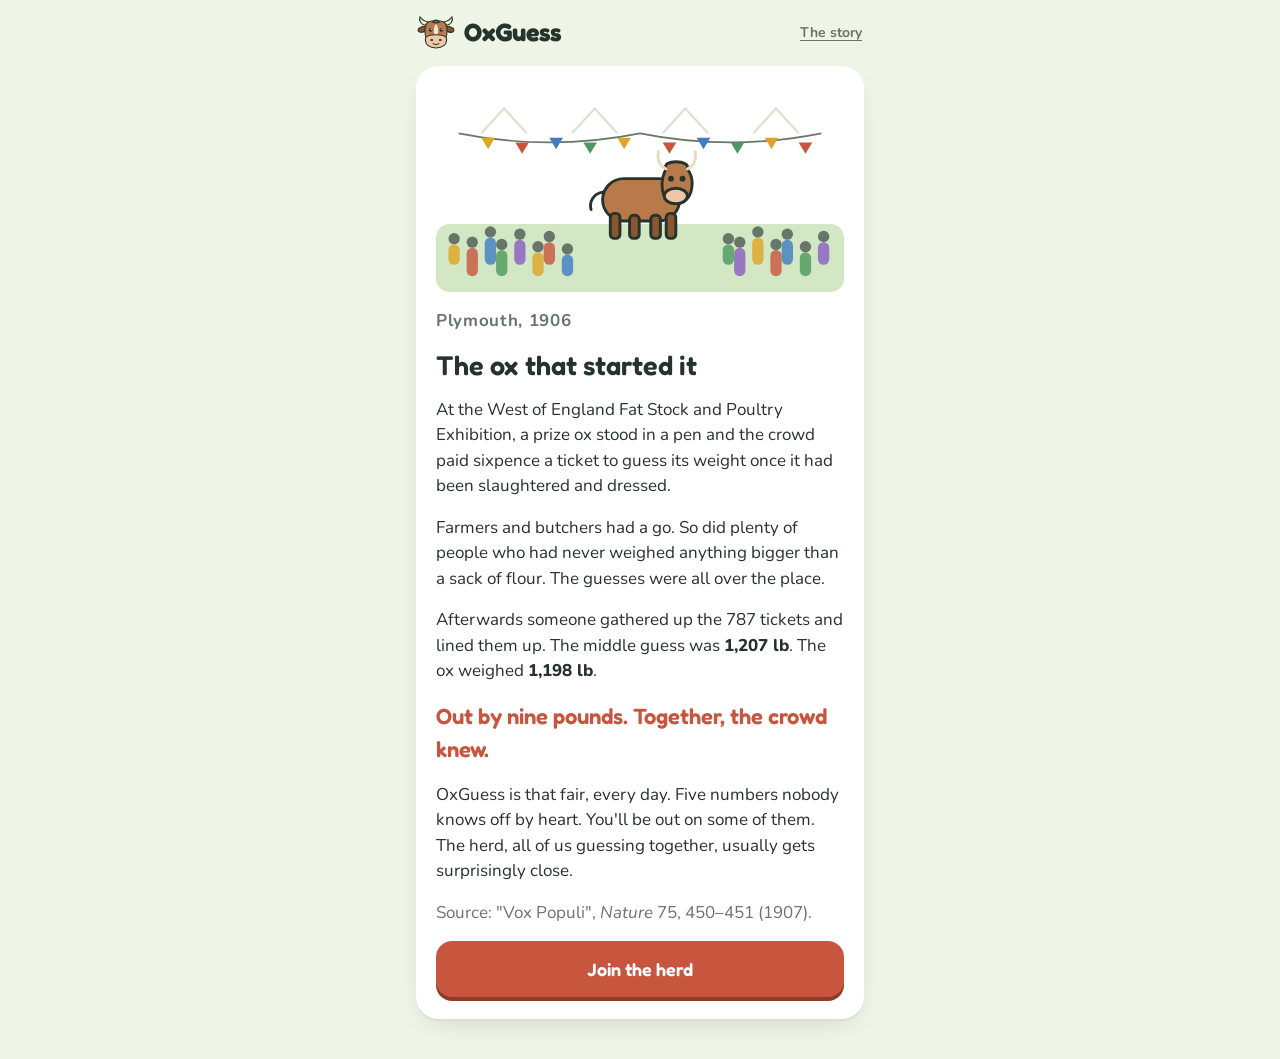
==== site/index.html @ b6e4ee22 "Add the OxGuess app: static site with ox story, slider questions, herd reveal, rosette results Co-Au" ====
<!doctype html>
<html lang="en">
<head>
  <meta charset="utf-8">
  <meta name="viewport" content="width=device-width, initial-scale=1, viewport-fit=cover">
  <title>OxGuess</title>
  <meta name="description" content="A daily guessing game. Five numbers, one slider, and a herd of fellow guessers.">
  <meta name="theme-color" content="#eef4e6" media="(prefers-color-scheme: light)">
  <meta name="theme-color" content="#18211b" media="(prefers-color-scheme: dark)">
  <link rel="icon" href="img/ox.svg" type="image/svg+xml">
  <link rel="preconnect" href="https://fonts.googleapis.com">
  <link rel="preconnect" href="https://fonts.gstatic.com" crossorigin>
  <link rel="stylesheet" href="https://fonts.googleapis.com/css2?family=Fredoka:wght@500;600;700&family=Nunito:wght@400;600;700;800&display=swap">
  <link rel="stylesheet" href="styles.css">
</head>
<body>
  <div id="app" class="wrap"></div>
  <script type="module" src="js/app.js"></script>
</body>
</html>
---- site/styles.css ----
/* OxGuess: a country fair on a sunny day (light) and a fair at dusk under bunting (dark).
   One narrow column, one thing at a time, big friendly controls. */
:root {
  --bg: #eef4e6;          /* meadow */
  --card: #ffffff;
  --card-soft: #f6f9f1;
  --ink: #26332b;
  --muted: #687669;
  --line: #d9e3cf;
  --grass-soft: #d3e7c4;
  --good: #2f9e57;

  --c-when: #e0a526;      /* straw */
  --c-big: #c8553d;       /* barn red */
  --c-far: #3f7cc4;       /* sky */
  --c-many: #4a9a5c;      /* field */
  --c-wild: #8a5cc2;      /* plum */

  --ox: #b97a4b; --ox-dark: #8a5532; --ox-blaze: #f4e3cf; --muzzle: #f0c7a6; --horn: #f6ecd6; --horn-line: #e9dcbc; --cheek: #e98b78;

  --r-best: #8a5cc2; --r-best-dark: #e3b12a;   /* purple and gold, the champion's rosette */
  --r-first: #e8b62c; --r-first-dark: #b9861a;  /* gold */
  --r-second: #b4bcc4; --r-second-dark: #848e98; /* silver */
  --r-third: #d08a4e; --r-third-dark: #a5642e;  /* bronze */
  --r-hc: #5aa86b; --r-hc-dark: #3f8250;
  --r-entry: #c9cfc4; --r-entry-dark: #a3ab9e;

  --display: "Fredoka", "Nunito", ui-rounded, system-ui, sans-serif;
  --body: "Nunito", ui-rounded, system-ui, -apple-system, sans-serif;
  --radius: 22px;
  color-scheme: light;
}
@media (prefers-color-scheme: dark) {
  :root:not([data-theme="light"]) {
    --bg: #18211b; --card: #222d25; --card-soft: #1d2720; --ink: #eef3ea; --muted: #a2b2a5; --line: #34433a;
    --grass-soft: #2b3d2f; --good: #5fd08a;
    --c-when: #f0bd45; --c-big: #e57a62; --c-far: #73a8ec; --c-many: #6cc07e; --c-wild: #b08ae6;
    --ox: #c98a58; --ox-dark: #9c6440; --ox-blaze: #f1dfc8; --muzzle: #efc4a2; --horn: #f3e7cc; --horn-line: #8f8466;
    --r-entry: #59645b; --r-entry-dark: #445048;
    color-scheme: dark;
  }
}
:root[data-theme="dark"] {
  --bg: #18211b; --card: #222d25; --card-soft: #1d2720; --ink: #eef3ea; --muted: #a2b2a5; --line: #34433a;
  --grass-soft: #2b3d2f; --good: #5fd08a;
  --c-when: #f0bd45; --c-big: #e57a62; --c-far: #73a8ec; --c-many: #6cc07e; --c-wild: #b08ae6;
  --ox: #c98a58; --ox-dark: #9c6440; --ox-blaze: #f1dfc8; --muzzle: #efc4a2; --horn: #f3e7cc; --horn-line: #8f8466;
  --r-entry: #59645b; --r-entry-dark: #445048;
  color-scheme: dark;
}

* { box-sizing: border-box; }
html { background: var(--bg); }
body { margin: 0; background: var(--bg); color: var(--ink); font-family: var(--body); font-size: 16px; line-height: 1.5; -webkit-font-smoothing: antialiased; }
.wrap { max-width: 480px; margin: 0 auto; padding-block: max(12px, env(safe-area-inset-top, 0px)) 40px;
  padding-left: max(16px, env(safe-area-inset-left, 0px)); padding-right: max(16px, env(safe-area-inset-right, 0px)); }
.screen { display: flex; flex-direction: column; gap: 16px; }
h1, h2 { font-family: var(--display); font-weight: 600; margin: 0; text-wrap: balance; letter-spacing: -0.005em; }
h1 { font-size: 27px; line-height: 1.15; }
h2 { font-size: 19px; }
p { margin: 0; }
b { font-weight: 800; }
a { color: inherit; }
.muted { color: var(--muted); }
.center { text-align: center; }
.fine { font-size: 13px; color: var(--muted); }
.eyebrow { font-size: 13px; font-weight: 700; color: var(--muted); letter-spacing: .04em; }

/* header */
.top { display: flex; align-items: center; justify-content: space-between; gap: 12px; margin-bottom: 14px; }
.brand { display: flex; align-items: center; gap: 8px; background: none; border: 0; padding: 0; cursor: pointer; color: var(--ink); }
.brand span { font-family: var(--display); font-weight: 700; font-size: 25px; letter-spacing: -0.01em; }
.top-right { display: flex; align-items: center; gap: 10px; }
.pill { font-weight: 800; font-size: 14px; background: var(--card); border: 2px solid var(--line); border-radius: 99px; padding: 3px 11px; }
.link { background: none; border: 0; color: var(--muted); font: 700 14px var(--body); cursor: pointer; text-decoration: underline; text-underline-offset: 3px; padding: 6px 2px; }

/* cards & buttons */
.card { background: var(--card); border-radius: var(--radius); padding: 22px 20px; display: flex; flex-direction: column; gap: 16px; box-shadow: 0 2px 0 var(--line), 0 10px 30px -18px rgba(38, 51, 43, .35); }
.card.soft { background: var(--card-soft); box-shadow: none; border: 2px dashed var(--line); }
.btn { font: 700 16px var(--body); border-radius: 16px; border: 2px solid var(--line); background: var(--card); color: var(--ink); padding: 11px 18px; cursor: pointer; transition: transform .08s ease; }
.btn:active { transform: translateY(2px); }
.btn:focus-visible, .link:focus-visible, .brand:focus-visible { outline: 3px solid var(--cat, var(--c-far)); outline-offset: 3px; }
.btn.primary { background: var(--cat, var(--c-big)); border-color: transparent; color: #fff; box-shadow: 0 4px 0 color-mix(in srgb, var(--cat, var(--c-big)) 70%, #000); }
[data-cat="when"] .btn.primary { color: #2b2410; }
.btn.primary:active { box-shadow: 0 1px 0 color-mix(in srgb, var(--cat, var(--c-big)) 70%, #000); transform: translateY(3px); }
.btn.big { font-size: 18px; padding: 15px 20px; font-family: var(--display); font-weight: 600; }
.btn.round { width: 54px; height: 54px; border-radius: 50%; padding: 0; font-size: 26px; font-family: var(--display); }

/* home */
.hero { align-items: center; text-align: center; }
.hero-ox { margin-top: -4px; }
.hero-ox .ox { animation: bob 3.2s ease-in-out infinite; }
@keyframes bob { 0%, 100% { transform: translateY(0) rotate(-2deg); } 50% { transform: translateY(-4px) rotate(2deg); } }
.lede { color: var(--muted); max-width: 34ch; }
.todays { list-style: none; padding: 0; margin: 0; width: 100%; display: flex; flex-direction: column; gap: 8px; text-align: left; }
.todays li { display: grid; grid-template-columns: 38px 1fr auto; align-items: center; gap: 10px; padding: 8px 12px 8px 8px; border-radius: 14px; background: var(--card-soft); font-weight: 700; }
.todays .dot { width: 38px; height: 38px; border-radius: 12px; display: grid; place-items: center; background: color-mix(in srgb, var(--cat) 22%, transparent); font-size: 19px; }
.todays .res { font-family: var(--display); font-weight: 600; }
.x2 { font-style: normal; font-size: 12px; background: var(--c-wild); color: #fff; border-radius: 99px; padding: 1px 7px; margin-left: 4px; vertical-align: 1px; }
.hero .btn { width: 100%; }
.story-teaser { flex-direction: row; align-items: center; gap: 14px; flex-wrap: wrap; }
.story-teaser > div { flex: 1 1 220px; display: flex; flex-direction: column; gap: 4px; }
.story-teaser p { color: var(--muted); font-size: 15px; }

/* story */
.story .scene { width: 100%; height: auto; }
.story p { font-size: 17px; }
.story .big-line { font-family: var(--display); font-weight: 600; font-size: 22px; color: var(--c-big); }

/* progress */
.progress { display: grid; grid-template-columns: repeat(5, 1fr); gap: 6px; }
.progress span { height: 8px; border-radius: 4px; background: var(--line); }
.progress .done { background: var(--cat); }
.progress .now { background: color-mix(in srgb, var(--cat) 45%, var(--line)); }

/* question */
.chip-row { display: flex; gap: 8px; flex-wrap: wrap; }
.chip { font-weight: 800; font-size: 13px; letter-spacing: .03em; background: color-mix(in srgb, var(--cat) 18%, var(--card)); color: var(--ink); border: 2px solid color-mix(in srgb, var(--cat) 55%, transparent); border-radius: 99px; padding: 3px 12px; }
.chip.ghost { background: var(--c-wild); color: #fff; border-color: transparent; }
.question { font-size: 25px; }
.readout { display: flex; align-items: baseline; justify-content: center; gap: 8px; padding-top: 4px; }
.readout input { text-align: center; }
.readout input { font-family: var(--display); font-weight: 700; font-size: 48px; line-height: 1.1; width: 100%; max-width: 240px; min-width: 0; text-align: center; background: transparent; border: 0; border-bottom: 3px dotted var(--line); color: var(--ink); padding: 0 4px; font-variant-numeric: tabular-nums; }
.readout input:focus { outline: none; border-bottom-color: var(--cat); }
.readout .unit { font-family: var(--display); font-size: 22px; color: var(--muted); font-weight: 600; }

.tape { padding-top: 2px; }
input[type=range] { -webkit-appearance: none; appearance: none; width: 100%; height: 44px; background: transparent; margin: 0; cursor: pointer; }
input[type=range]::-webkit-slider-runnable-track { height: 14px; border-radius: 7px; background: color-mix(in srgb, var(--cat) 25%, var(--line)); }
input[type=range]::-moz-range-track { height: 14px; border-radius: 7px; background: color-mix(in srgb, var(--cat) 25%, var(--line)); }
input[type=range]::-webkit-slider-thumb { -webkit-appearance: none; width: 34px; height: 34px; border-radius: 50%; background: var(--card); border: 5px solid var(--cat); margin-top: -10px; box-shadow: 0 3px 0 color-mix(in srgb, var(--cat) 60%, #000); }
input[type=range]::-moz-range-thumb { width: 26px; height: 26px; border-radius: 50%; background: var(--card); border: 5px solid var(--cat); }
input[type=range]:focus-visible { outline: 3px solid var(--cat); outline-offset: 2px; border-radius: 10px; }
.ticks { height: 12px; margin: 0 17px; opacity: .8;
  background-image: repeating-linear-gradient(90deg, var(--muted) 0 2px, transparent 2px 10%), repeating-linear-gradient(90deg, var(--line) 0 2px, transparent 2px 2.5%);
  background-size: 100% 12px, 100% 6px; background-repeat: no-repeat; }
.ends { display: flex; justify-content: space-between; font-size: 13px; font-weight: 700; color: var(--muted); margin-top: 4px; gap: 8px; }
.nudge { display: flex; align-items: center; justify-content: space-between; gap: 10px; }
.hint { color: var(--muted); font-size: 14px; }

/* reveal */
.q-small { font-size: 15px; font-weight: 600; }
.prize { display: flex; align-items: center; gap: 14px; }
.tier { font-family: var(--display); font-weight: 700; font-size: 26px; line-height: 1.1; }
.rosette { flex: none; }
.prize .rosette { animation: pin .5s cubic-bezier(.3, 1.6, .5, 1) both; }
@keyframes pin { from { transform: scale(.4) rotate(-25deg); opacity: 0; } to { transform: none; opacity: 1; } }
.nums { display: grid; grid-template-columns: 1fr 1fr; gap: 10px; }
.num { background: var(--card-soft); border-radius: 16px; padding: 10px 14px; display: flex; flex-direction: column; min-width: 0; }
.num .k { font-size: 12px; font-weight: 800; color: var(--muted); letter-spacing: .06em; text-transform: uppercase; }
.num .v { font-family: var(--display); font-weight: 700; font-size: 24px; overflow-wrap: anywhere; line-height: 1.2; }
.num.answer .v { color: var(--good); }
.num .s { font-size: 13px; color: var(--muted); }
.herd { display: flex; flex-direction: column; gap: 8px; }
.herd-head { display: flex; justify-content: space-between; align-items: baseline; gap: 10px; flex-wrap: wrap; }
.herd-head .muted { font-size: 13px; }
.herd svg { width: 100%; height: auto; display: block; }
.legend { display: flex; flex-wrap: wrap; gap: 6px 14px; font-size: 13px; color: var(--muted); }
.legend i { display: inline-block; width: 12px; height: 4px; border-radius: 2px; margin-right: 6px; vertical-align: 3px; }
.legend i.dash { width: 16px; background: repeating-linear-gradient(90deg, var(--muted) 0 3px, transparent 3px 6px); }
.herd-line { font-size: 15px; }
.fact { background: color-mix(in srgb, var(--cat) 10%, var(--card)); border-radius: 16px; padding: 12px 14px; display: flex; flex-direction: column; gap: 6px; }
.fact a { font-size: 13px; color: var(--muted); }

/* results */
.results { align-items: stretch; }
.results .hero-ox, .results .eyebrow { align-self: center; }
.total { display: flex; flex-direction: column; align-items: center; }
.big-num { font-family: var(--display); font-weight: 700; font-size: 72px; line-height: 1; }
.rows { list-style: none; padding: 0; margin: 0; display: flex; flex-direction: column; gap: 10px; }
.rows li { display: grid; grid-template-columns: 34px 1fr; gap: 12px; align-items: center; }
.row-q { display: flex; flex-direction: column; min-width: 0; font-size: 14px; }
.row-q b { font-size: 15px; }
.row-q span { overflow-wrap: anywhere; }
.share-grid { font-size: 30px; letter-spacing: 6px; text-align: center; }
.btn-row { display: flex; gap: 10px; }
.btn-row .btn { flex: 1; }
.share-text { white-space: pre-wrap; background: var(--card-soft); border-radius: 12px; padding: 10px; font-size: 14px; margin: 0; user-select: all; }
.tiers { list-style: none; padding: 0; margin: 0; display: grid; grid-template-columns: repeat(auto-fill, minmax(140px, 1fr)); gap: 8px 12px; }
.tiers li { display: flex; align-items: center; gap: 8px; font-weight: 700; font-size: 14px; }

@media (prefers-reduced-motion: reduce) {
  .hero-ox .ox, .prize .rosette { animation: none; }
  .btn { transition: none; }
}
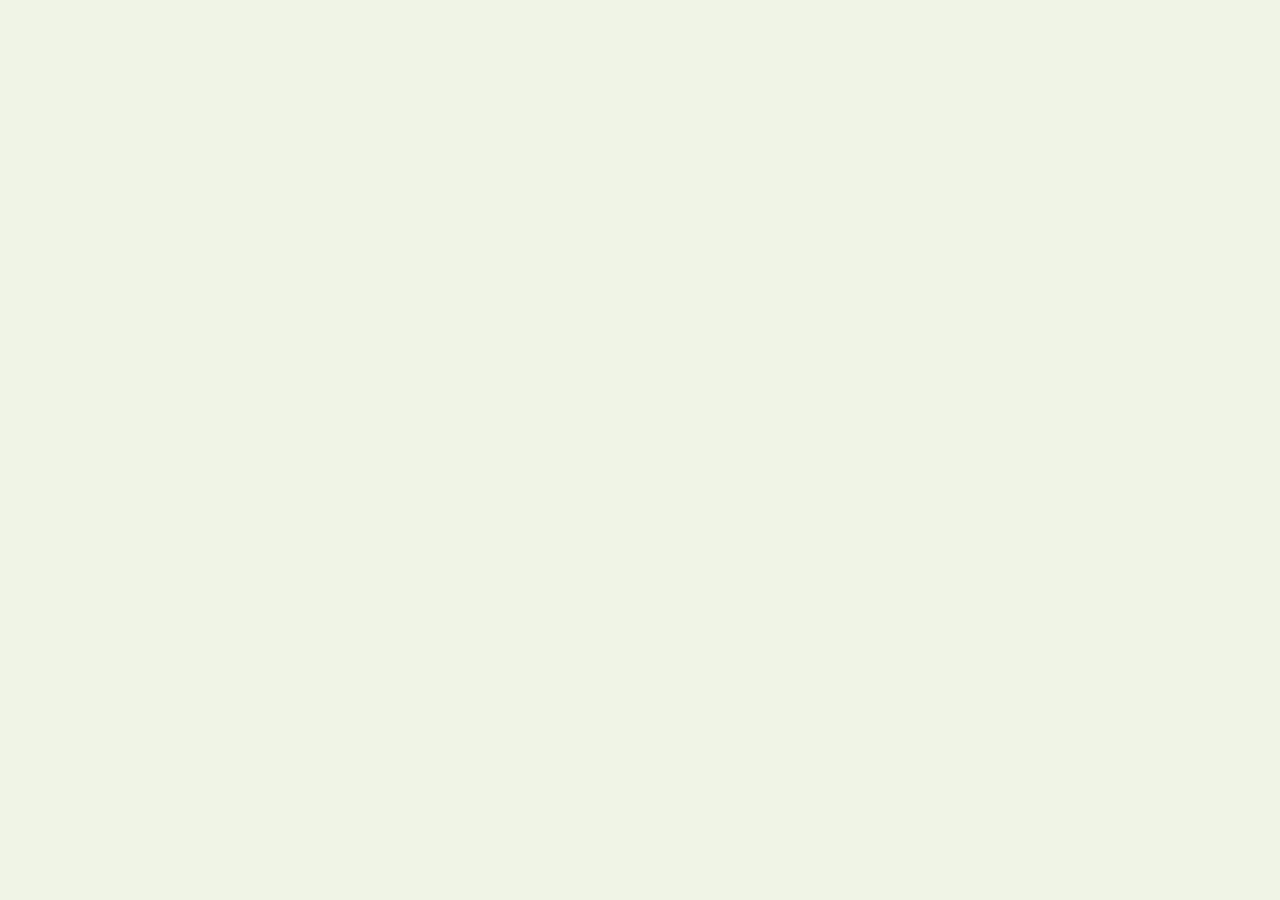
==== commit 5feeed9c: "Link previews: the fair picture as the share image, ox home-screen icon Open Graph and Twitter card " ====
--- a/site/index.html
+++ b/site/index.html
@@ -8,6 +8,18 @@
   <meta name="theme-color" content="#eef4e6" media="(prefers-color-scheme: light)">
   <meta name="theme-color" content="#18211b" media="(prefers-color-scheme: dark)">
   <link rel="icon" href="img/ox.svg" type="image/svg+xml">
+  <link rel="apple-touch-icon" href="img/apple-touch-icon.png">
+  <!-- Link previews when the game is shared (iMessage, WhatsApp, Slack, X and so on). -->
+  <meta property="og:type" content="website">
+  <meta property="og:site_name" content="OxGuess">
+  <meta property="og:title" content="OxGuess: can you beat the herd?">
+  <meta property="og:description" content="A daily estimation game, harnessing the wisdom of the crowd.">
+  <meta property="og:url" content="https://oxguess.com/">
+  <meta property="og:image" content="https://oxguess.com/img/share.jpg">
+  <meta property="og:image:width" content="1200">
+  <meta property="og:image:height" content="630">
+  <meta property="og:image:alt" content="A crowd at a 1906 country fair around a prize ox, beside a sign reading Guess the weight, 6d a go">
+  <meta name="twitter:card" content="summary_large_image">
   <link rel="preconnect" href="https://fonts.googleapis.com">
   <link rel="preconnect" href="https://fonts.gstatic.com" crossorigin>
   <link rel="stylesheet" href="https://fonts.googleapis.com/css2?family=Fredoka:wght@500;600;700&family=Nunito:wght@400;600;700;800&display=swap">
--- a/site/styles.css
+++ b/site/styles.css
@@ -1,28 +1,42 @@
-/* OxGuess: a country fair on a sunny day (light) and a fair at dusk under bunting (dark).
-   One narrow column, one thing at a time, big friendly controls. */
+/* OxGuess: a country fair. Sunny meadow in light mode, the fair at dusk in dark mode.
+   One narrow column, one thing at a time, big friendly controls.
+   Sections follow the screens: base, shared bits, home, story, asking, the reveal, results, effects. */
+
+/* ---------- tokens ---------- */
 :root {
-  --bg: #eef4e6;          /* meadow */
+  --bg: #eef4e6;            /* meadow */
   --card: #ffffff;
   --card-soft: #f6f9f1;
   --ink: #26332b;
   --muted: #687669;
   --line: #d9e3cf;
-  --grass-soft: #d3e7c4;
-  --good: #2f9e57;
-
-  --c-when: #e0a526;      /* straw */
-  --c-big: #c8553d;       /* barn red */
-  --c-far: #3f7cc4;       /* sky */
-  --c-many: #4a9a5c;      /* field */
-  --c-wild: #8a5cc2;      /* plum */
-
-  --ox: #b97a4b; --ox-dark: #8a5532; --ox-blaze: #f4e3cf; --muzzle: #f0c7a6; --horn: #f6ecd6; --horn-line: #e9dcbc; --cheek: #e98b78;
-
-  --r-best: #8a5cc2; --r-best-dark: #e3b12a;   /* purple and gold, the champion's rosette */
-  --r-first: #e8b62c; --r-first-dark: #b9861a;  /* gold */
-  --r-second: #b4bcc4; --r-second-dark: #848e98; /* silver */
-  --r-third: #d08a4e; --r-third-dark: #a5642e;  /* bronze */
-  --r-hc: #5aa86b; --r-hc-dark: #3f8250;
+  --good: #2f9e57;          /* the answer */
+  --good-soft: #e3f1e4;
+  --tick: #3f8a4f;          /* field-green ticks */
+  --stamp: #b8432f;         /* red ink: round badge, ticket stub */
+
+  /* categories */
+  --c-when: #e0a526;        /* straw */
+  --c-big: #c8553d;         /* barn red */
+  --c-far: #3f7cc4;         /* sky */
+  --c-many: #4a9a5c;        /* field */
+  --c-wild: #8a5cc2;        /* plum */
+
+  /* fair props and characters */
+  --ticket: #f7e7b4;
+  --wood: #a77a4f;
+  --tent-a: #f6efe0;
+  --art-ink: #26332b;       /* outlines on the ox and fairgoer, dark in both themes */
+  --badge: transparent;     /* circle behind them; pale green in dark mode */
+  --ox: #b97a4b; --ox-dark: #8a5532; --ox-blaze: #f4e3cf; --muzzle: #f0c7a6; --horn: #f6ecd6; --cheek: #e98b78;
+  --skin: #f3cfb0; --cap: #7a6650; --cap-dark: #574838; --tash: #7a4f2e;
+
+  /* rosettes: petals and centre ring per prize tier (used as var(--r-<tier>) in art.js) */
+  --r-best: #8a5cc2; --r-best-dark: #e3b12a;
+  --r-first: #e8b62c; --r-first-dark: #b9861a;
+  --r-second: #b4bcc4; --r-second-dark: #848e98;
+  --r-third: #d08a4e; --r-third-dark: #a5642e;
+  --r-hc: #f1ece0; --r-hc-dark: #c9bfa6;
   --r-entry: #c9cfc4; --r-entry-dark: #a3ab9e;
 
   --display: "Fredoka", "Nunito", ui-rounded, system-ui, sans-serif;
@@ -33,29 +47,34 @@
 @media (prefers-color-scheme: dark) {
   :root:not([data-theme="light"]) {
     --bg: #18211b; --card: #222d25; --card-soft: #1d2720; --ink: #eef3ea; --muted: #a2b2a5; --line: #34433a;
-    --grass-soft: #2b3d2f; --good: #5fd08a;
+    --good: #5fd08a; --good-soft: #233a29; --tick: #4f9a5c; --stamp: #f08a73;
     --c-when: #f0bd45; --c-big: #e57a62; --c-far: #73a8ec; --c-many: #6cc07e; --c-wild: #b08ae6;
-    --ox: #c98a58; --ox-dark: #9c6440; --ox-blaze: #f1dfc8; --muzzle: #efc4a2; --horn: #f3e7cc; --horn-line: #8f8466;
+    --ticket: #e9d595; --wood: #8a6440; --tent-a: #d9cfbc; --badge: #dcebcf;
+    --ox: #c98a58; --ox-dark: #9c6440; --ox-blaze: #f1dfc8; --muzzle: #efc4a2; --horn: #f3e7cc;
+    --skin: #efc9a8; --cap: #8c7860; --cap-dark: #66553f; --tash: #8f6140;
     --r-entry: #59645b; --r-entry-dark: #445048;
     color-scheme: dark;
   }
 }
 :root[data-theme="dark"] {
   --bg: #18211b; --card: #222d25; --card-soft: #1d2720; --ink: #eef3ea; --muted: #a2b2a5; --line: #34433a;
-  --grass-soft: #2b3d2f; --good: #5fd08a;
+  --good: #5fd08a; --good-soft: #233a29; --tick: #4f9a5c; --stamp: #f08a73;
   --c-when: #f0bd45; --c-big: #e57a62; --c-far: #73a8ec; --c-many: #6cc07e; --c-wild: #b08ae6;
-  --ox: #c98a58; --ox-dark: #9c6440; --ox-blaze: #f1dfc8; --muzzle: #efc4a2; --horn: #f3e7cc; --horn-line: #8f8466;
+  --ticket: #e9d595; --wood: #8a6440; --tent-a: #d9cfbc; --badge: #dcebcf;
+  --ox: #c98a58; --ox-dark: #9c6440; --ox-blaze: #f1dfc8; --muzzle: #efc4a2; --horn: #f3e7cc;
+  --skin: #efc9a8; --cap: #8c7860; --cap-dark: #66553f; --tash: #8f6140;
   --r-entry: #59645b; --r-entry-dark: #445048;
   color-scheme: dark;
 }
 
+/* ---------- base ---------- */
 * { box-sizing: border-box; }
 html { background: var(--bg); }
 body { margin: 0; background: var(--bg); color: var(--ink); font-family: var(--body); font-size: 16px; line-height: 1.5; -webkit-font-smoothing: antialiased; }
 .wrap { max-width: 480px; margin: 0 auto; padding-block: max(12px, env(safe-area-inset-top, 0px)) 40px;
   padding-left: max(16px, env(safe-area-inset-left, 0px)); padding-right: max(16px, env(safe-area-inset-right, 0px)); }
 .screen { display: flex; flex-direction: column; gap: 16px; }
-h1, h2 { font-family: var(--display); font-weight: 600; margin: 0; text-wrap: balance; letter-spacing: -0.005em; }
+h1, h2 { font-family: var(--display); font-weight: 600; margin: 0; text-wrap: pretty; letter-spacing: -0.005em; }
 h1 { font-size: 27px; line-height: 1.15; }
 h2 { font-size: 19px; }
 p { margin: 0; }
@@ -65,71 +84,169 @@
 .center { text-align: center; }
 .fine { font-size: 13px; color: var(--muted); }
 .eyebrow { font-size: 13px; font-weight: 700; color: var(--muted); letter-spacing: .04em; }
-
-/* header */
+.is-hidden { visibility: hidden; }
+
+/* ---------- header ---------- */
 .top { display: flex; align-items: center; justify-content: space-between; gap: 12px; margin-bottom: 14px; }
 .brand { display: flex; align-items: center; gap: 8px; background: none; border: 0; padding: 0; cursor: pointer; color: var(--ink); }
 .brand span { font-family: var(--display); font-weight: 700; font-size: 25px; letter-spacing: -0.01em; }
 .top-right { display: flex; align-items: center; gap: 10px; }
 .pill { font-weight: 800; font-size: 14px; background: var(--card); border: 2px solid var(--line); border-radius: 99px; padding: 3px 11px; }
+.streak-pill { animation: warm 2.4s ease-in-out infinite; }
 .link { background: none; border: 0; color: var(--muted); font: 700 14px var(--body); cursor: pointer; text-decoration: underline; text-underline-offset: 3px; padding: 6px 2px; }
-
-/* cards & buttons */
+.icon-btn { background: none; border: 0; font-size: 18px; cursor: pointer; padding: 4px; line-height: 1; }
+
+/* ---------- cards and buttons ---------- */
 .card { background: var(--card); border-radius: var(--radius); padding: 22px 20px; display: flex; flex-direction: column; gap: 16px; box-shadow: 0 2px 0 var(--line), 0 10px 30px -18px rgba(38, 51, 43, .35); }
 .card.soft { background: var(--card-soft); box-shadow: none; border: 2px dashed var(--line); }
 .btn { font: 700 16px var(--body); border-radius: 16px; border: 2px solid var(--line); background: var(--card); color: var(--ink); padding: 11px 18px; cursor: pointer; transition: transform .08s ease; }
 .btn:active { transform: translateY(2px); }
 .btn:focus-visible, .link:focus-visible, .brand:focus-visible { outline: 3px solid var(--cat, var(--c-far)); outline-offset: 3px; }
 .btn.primary { background: var(--cat, var(--c-big)); border-color: transparent; color: #fff; box-shadow: 0 4px 0 color-mix(in srgb, var(--cat, var(--c-big)) 70%, #000); }
+.btn.primary:active { box-shadow: 0 1px 0 color-mix(in srgb, var(--cat, var(--c-big)) 70%, #000); transform: translateY(3px); }
 [data-cat="when"] .btn.primary { color: #2b2410; }
-.btn.primary:active { box-shadow: 0 1px 0 color-mix(in srgb, var(--cat, var(--c-big)) 70%, #000); transform: translateY(3px); }
 .btn.big { font-size: 18px; padding: 15px 20px; font-family: var(--display); font-weight: 600; }
-.btn.round { width: 54px; height: 54px; border-radius: 50%; padding: 0; font-size: 26px; font-family: var(--display); }
-
-/* home */
+.btn.round { position: relative; width: 54px; height: 54px; border-radius: 50%; padding: 0; font-size: 26px; font-family: var(--display);
+  touch-action: manipulation; user-select: none; -webkit-user-select: none; -webkit-touch-callout: none; }
+.btn.round::after { content: ""; position: absolute; inset: -14px; border-radius: 50%; } /* a bigger tap target than it looks */
+
+/* ---------- shared art: the ox, the fairgoer, rosettes, stamps, the answer flag ---------- */
+svg.ox, svg.fairgoer { flex: none; overflow: visible; background: radial-gradient(circle closest-side at 50% 50%, var(--badge) 0 97%, transparent 100%); }
+.rosette { flex: none; }
+.stamp { display: inline-grid; width: 30px; height: 30px; color: var(--tick); transform: rotate(-8deg); }
+.stamp svg { width: 100%; height: 100%; }
+.stamp.big { width: 54px; height: 54px; }
+.stamp.pending { opacity: 0; }
+.ans-flag { position: relative; width: 4px; height: 16px; margin: 0 6px 0 7px; border-radius: 2px; background: var(--good); }
+.ans-flag::after { content: ""; position: absolute; left: 4px; top: 0; border-left: 8px solid var(--good); border-top: 4px solid transparent; border-bottom: 4px solid transparent; }
+.big-num { font-family: var(--display); font-weight: 700; font-size: 72px; line-height: 1; }
+.score-line { display: inline-flex; align-items: baseline; gap: 2px; }
+.score-line small { font-family: var(--display); font-weight: 600; font-size: 18px; color: var(--muted); }
+.stagger > * { animation: rise .42s cubic-bezier(.2, .9, .3, 1.15) both; animation-delay: calc(var(--i, 0) * 70ms + 80ms); }
+.enter { animation: rise .35s ease-out both; }
+
+/* ---------- home ---------- */
 .hero { align-items: center; text-align: center; }
+.hero .btn { width: 100%; }
 .hero-ox { margin-top: -4px; }
 .hero-ox .ox { animation: bob 3.2s ease-in-out infinite; }
-@keyframes bob { 0%, 100% { transform: translateY(0) rotate(-2deg); } 50% { transform: translateY(-4px) rotate(2deg); } }
-.lede { color: var(--muted); max-width: 34ch; }
+.dayline { display: flex; align-items: center; justify-content: center; gap: 10px; flex-wrap: wrap; font-family: var(--display); font-weight: 600; font-size: 16px; color: var(--ink); }
+.round-badge { font: 800 11px var(--body); letter-spacing: .08em; text-transform: uppercase; color: var(--stamp); border: 2px solid var(--stamp); border-radius: 6px; padding: 2px 7px; transform: rotate(-3deg); }
+.home-score { display: flex; flex-direction: column; align-items: center; margin-top: -4px; }
+.home-score .label { font-weight: 800; font-size: 13px; letter-spacing: .06em; text-transform: uppercase; color: var(--muted); }
+.home-score .score-line small { font-size: 22px; }
+.next-round { margin-top: -4px; font-size: 14px; color: var(--muted); }
+
 .todays { list-style: none; padding: 0; margin: 0; width: 100%; display: flex; flex-direction: column; gap: 8px; text-align: left; }
 .todays li { display: grid; grid-template-columns: 38px 1fr auto; align-items: center; gap: 10px; padding: 8px 12px 8px 8px; border-radius: 14px; background: var(--card-soft); font-weight: 700; }
+.todays li.is-done { background: color-mix(in srgb, var(--cat) 9%, var(--card-soft)); }
 .todays .dot { width: 38px; height: 38px; border-radius: 12px; display: grid; place-items: center; background: color-mix(in srgb, var(--cat) 22%, transparent); font-size: 19px; }
-.todays .res { font-family: var(--display); font-weight: 600; }
-.x2 { font-style: normal; font-size: 12px; background: var(--c-wild); color: #fff; border-radius: 99px; padding: 1px 7px; margin-left: 4px; vertical-align: 1px; }
-.hero .btn { width: 100%; }
-.story-teaser { flex-direction: row; align-items: center; gap: 14px; flex-wrap: wrap; }
+.todays .res { display: inline-flex; align-items: center; gap: 6px; font-family: var(--display); font-weight: 600; }
+.todays .pts { font-family: var(--display); font-weight: 700; font-size: 20px; }
+.todays .rosette { margin: -8px 0 -12px; }
+.todays .ring { width: 26px; height: 26px; border-radius: 50%; border: 2px dashed var(--line); }
+
+/* your week: beige tiles; a green tick for played, greyed with a dash for missed, a play button for today */
+.week-card { gap: 12px; }
+.tickets { display: grid; grid-template-columns: repeat(7, 1fr); grid-auto-rows: 58px; gap: 6px; }
+.ticket { display: grid; grid-template-rows: 16px 1fr; grid-template-columns: 1fr; justify-items: center; align-items: center;
+  min-width: 0; height: 58px; margin: 0; padding: 6px 0; border-radius: 10px; appearance: none;
+  background: var(--ticket); border: 2px solid color-mix(in srgb, var(--ticket) 70%, var(--ink)); color: #4a3a12; font: 700 13px var(--display); }
+.ticket b { font: 700 13px/16px var(--display); }
+.ticket .stamp { width: 24px; height: 24px; transform: none; }
+.ticket.missed, .ticket.today { background: color-mix(in srgb, var(--ticket) 45%, #9a9a90); border-color: color-mix(in srgb, var(--ticket) 30%, #8a8a80); color: #4f4c40; }
+.ticket.missed { filter: saturate(.6); }
+.ticket.missed b, .ticket.today b { opacity: .85; }
+.ticket.future { border-color: transparent; opacity: .35; }
+.ticket.today { cursor: pointer; }
+.ticket.today:hover { filter: brightness(1.04); }
+.ticket.today:focus-visible { outline: 3px solid var(--stamp); outline-offset: 2px; }
+.ticket .miss-mark { width: 12px; height: 3px; border-radius: 2px; background: color-mix(in srgb, #4f4c40 55%, transparent); }
+.play-icon { width: 22px; height: 22px; }
+.play-icon circle, .play-icon path { fill: none; stroke: var(--c-big); stroke-width: 2; stroke-linejoin: round; }
+.ticket.today:hover .play-icon { transform: scale(1.08); }
+.streak-line { display: flex; flex-direction: column; gap: 1px; font-size: 15px; }
+.streak-sub { font-size: 14px; color: var(--muted); }
+
+.story-teaser { flex-direction: row; align-items: center; gap: 14px; flex-wrap: wrap; overflow: hidden; }
 .story-teaser > div { flex: 1 1 220px; display: flex; flex-direction: column; gap: 4px; }
 .story-teaser p { color: var(--muted); font-size: 15px; }
-
-/* story */
-.story .scene { width: 100%; height: auto; }
-.story p { font-size: 17px; }
-.story .big-line { font-family: var(--display); font-weight: 600; font-size: 22px; color: var(--c-big); }
-
-/* progress */
-.progress { display: grid; grid-template-columns: repeat(5, 1fr); gap: 6px; }
-.progress span { height: 8px; border-radius: 4px; background: var(--line); }
+.scene-img { width: 100%; height: auto; display: block; border-radius: 16px; }
+.teaser-img { flex: 1 1 100%; aspect-ratio: 16 / 7; object-fit: cover; object-position: 50% 45%; }
+
+/* ---------- the story ---------- */
+.story { min-height: min(640px, calc(100svh - 110px)); }
+.story-page { display: flex; flex-direction: column; gap: 14px; animation: rise .35s ease-out both; }
+.story-title { font-size: 28px; line-height: 1.15; }
+.story-text { font-size: 18px; color: var(--muted); }
+.story-dots { display: flex; justify-content: center; gap: 8px; margin-top: auto; }   /* sits just above the buttons */
+.story-dots i { width: 8px; height: 8px; border-radius: 50%; background: var(--line); transition: width .2s; }
+.story-dots i.on { width: 22px; border-radius: 4px; background: var(--c-big); }
+.story-nav { display: flex; align-items: center; gap: 12px; }
+.story-nav .btn.primary { flex: 1; }
+
+/* page 2: the balance teeters while the ticket count rolls up */
+.story-box { position: relative; display: flex; align-items: center; justify-content: center; gap: 6px; height: 150px; border-radius: 18px; background: var(--card-soft); overflow: hidden; }
+.story-count { display: flex; flex-direction: column; align-items: center; }
+.story-count span { font-family: var(--display); font-weight: 700; font-size: 56px; line-height: 1; color: var(--c-big); font-variant-numeric: tabular-nums; }
+.story-count small { font-weight: 800; color: var(--muted); letter-spacing: .08em; text-transform: uppercase; font-size: 12px; }
+.story-ticket { position: absolute; top: 18px; width: 30px; height: 16px; border-radius: 3px; background: var(--ticket); border: 1.5px solid color-mix(in srgb, var(--stamp) 60%, transparent); }
+.balance { width: 170px; height: auto; flex: none; overflow: visible; }
+.balance .beam { transform-origin: 105px 39.5px; transform-box: view-box; animation: teeter 2.6s cubic-bezier(.4, 0, .3, 1) both; }
+.balance .pan-l { animation: pan-l 2.6s cubic-bezier(.4, 0, .3, 1) both; }
+.balance .pan-r { animation: pan-r 2.6s cubic-bezier(.4, 0, .3, 1) both; }
+
+/* pages 3 and 4: the crowd's guesses land on a scale, then the crowd's middle guess and the truth */
+.story-scale { width: 100%; height: auto; display: block; }
+.story-dot { animation: drop .45s cubic-bezier(.3, 1.4, .5, 1) both; animation-delay: calc(var(--k) * 22ms); transform-box: fill-box; }
+.story-page[data-page="3"] .story-dot { animation: none; opacity: .35; }
+.story-mark { animation: rise .5s cubic-bezier(.3, 1.4, .5, 1) both; }
+.story-mark.crowd { animation-delay: .3s; }
+.story-mark.truth { animation-delay: .9s; }
+.story-vs { display: grid; grid-template-columns: minmax(0, 1fr) minmax(0, 1fr); gap: 10px; }
+.story-vs > div { display: flex; flex-direction: column; justify-content: space-between; gap: 4px; min-width: 0; padding: 8px 12px; border-radius: 14px; background: var(--card-soft); }
+.story-vs small { display: inline-flex; align-items: flex-start; gap: 4px; font-weight: 800; font-size: 12px; color: var(--muted); }
+.story-vs small > svg, .story-vs small > i { flex: none; margin-top: 1px; }
+.story-vs .ans-flag { margin: 1px 8px 0 3px; height: 13px; }
+.story-vs b { font-family: var(--display); font-size: clamp(20px, 7vw, 26px); color: var(--ox-dark); }
+.story-vs .truth b { color: var(--good); }
+
+/* page 5: bunting and the two characters */
+.story-bunting { position: relative; display: flex; justify-content: space-between; height: 44px; margin: -6px -4px 0; padding: 0 4px;
+  background: radial-gradient(ellipse 52% 30px at 50% -6px, transparent 96%, color-mix(in srgb, var(--ink) 45%, transparent) 97%, transparent 100%) no-repeat; }
+.story-bunting i { width: 22px; height: 26px; background: var(--c); clip-path: polygon(0 0, 100% 0, 50% 100%); transform: translateY(var(--y)); transform-origin: 50% 0;
+  animation: sway 2.8s ease-in-out infinite; animation-delay: calc(var(--k) * -0.27s); box-shadow: inset 0 3px 0 rgba(0, 0, 0, .12); }
+.story-hero { display: flex; align-items: flex-end; justify-content: center; gap: 4px; padding-top: 10px; }
+.story-hero .ox { animation: bob 3.2s ease-in-out infinite; }
+
+/* ---------- asking ---------- */
+.progress { display: flex; align-items: center; gap: 6px; }
+.progress span { flex: 1; height: 8px; border-radius: 4px; background: var(--line); }
 .progress .done { background: var(--cat); }
-.progress .now { background: color-mix(in srgb, var(--cat) 45%, var(--line)); }
-
-/* question */
-.chip-row { display: flex; gap: 8px; flex-wrap: wrap; }
-.chip { font-weight: 800; font-size: 13px; letter-spacing: .03em; background: color-mix(in srgb, var(--cat) 18%, var(--card)); color: var(--ink); border: 2px solid color-mix(in srgb, var(--cat) 55%, transparent); border-radius: 99px; padding: 3px 12px; }
-.chip.ghost { background: var(--c-wild); color: #fff; border-color: transparent; }
+.progress .current { flex: none; height: auto; padding: 4px 13px; border-radius: 99px; white-space: nowrap; font-weight: 800; font-size: 13px; letter-spacing: .03em; color: #fff; background: var(--cat); }
+[data-cat="when"] .progress .current { color: #2b2410; }
 .question { font-size: 25px; }
 .readout { display: flex; align-items: baseline; justify-content: center; gap: 8px; padding-top: 4px; }
-.readout input { text-align: center; }
-.readout input { font-family: var(--display); font-weight: 700; font-size: 48px; line-height: 1.1; width: 100%; max-width: 240px; min-width: 0; text-align: center; background: transparent; border: 0; border-bottom: 3px dotted var(--line); color: var(--ink); padding: 0 4px; font-variant-numeric: tabular-nums; }
+.readout input { font-family: var(--display); font-weight: 700; font-size: 48px; line-height: 1.1; max-width: 100%; min-width: 0; text-align: center; background: transparent; border: 0; border-bottom: 3px dotted var(--line); color: var(--ink); padding: 0 4px; font-variant-numeric: tabular-nums; }
 .readout input:focus { outline: none; border-bottom-color: var(--cat); }
 .readout .unit { font-family: var(--display); font-size: 22px; color: var(--muted); font-weight: 600; }
-
+.unit-toggle { display: inline-flex; align-self: center; padding: 3px; gap: 2px; border-radius: 99px; border: 2px solid var(--line); background: var(--card-soft); cursor: pointer; font: 600 16px var(--display); }
+.unit-toggle span { padding: 3px 10px; border-radius: 99px; color: var(--muted); }
+.unit-toggle span.on { background: var(--cat); color: #fff; }
+[data-cat="when"] .unit-toggle span.on { color: #2b2410; }
+.unit-toggle:focus-visible { outline: 3px solid var(--cat); outline-offset: 2px; }
 .tape { padding-top: 2px; }
-input[type=range] { -webkit-appearance: none; appearance: none; width: 100%; height: 44px; background: transparent; margin: 0; cursor: pointer; }
+/* The thumb is a 48x60 grab area with the 34px knob drawn in its middle, so it's easy to catch with a thumb.
+   The negative margins keep the knob's travel and the screen's layout where a plain 34px knob would put them. */
+input[type=range] { -webkit-appearance: none; appearance: none; width: calc(100% + 14px); height: 60px; background: transparent; margin: -8px -7px; cursor: pointer; touch-action: pan-y; }
 input[type=range]::-webkit-slider-runnable-track { height: 14px; border-radius: 7px; background: color-mix(in srgb, var(--cat) 25%, var(--line)); }
 input[type=range]::-moz-range-track { height: 14px; border-radius: 7px; background: color-mix(in srgb, var(--cat) 25%, var(--line)); }
-input[type=range]::-webkit-slider-thumb { -webkit-appearance: none; width: 34px; height: 34px; border-radius: 50%; background: var(--card); border: 5px solid var(--cat); margin-top: -10px; box-shadow: 0 3px 0 color-mix(in srgb, var(--cat) 60%, #000); }
-input[type=range]::-moz-range-thumb { width: 26px; height: 26px; border-radius: 50%; background: var(--card); border: 5px solid var(--cat); }
+input[type=range]::-webkit-slider-thumb { -webkit-appearance: none; width: 48px; height: 60px; border: 0; margin-top: -23px;
+  background: radial-gradient(circle, var(--card) 0 12px, var(--cat) 12.5px 17px, transparent 17.5px),
+    radial-gradient(circle at 50% calc(50% + 3px), color-mix(in srgb, var(--cat) 60%, #000) 0 17px, transparent 17.5px); }
+input[type=range]::-moz-range-thumb { width: 48px; height: 60px; border: 0; border-radius: 0;
+  background: radial-gradient(circle, var(--card) 0 12px, var(--cat) 12.5px 17px, transparent 17.5px),
+    radial-gradient(circle at 50% calc(50% + 3px), color-mix(in srgb, var(--cat) 60%, #000) 0 17px, transparent 17.5px); }
 input[type=range]:focus-visible { outline: 3px solid var(--cat); outline-offset: 2px; border-radius: 10px; }
 .ticks { height: 12px; margin: 0 17px; opacity: .8;
   background-image: repeating-linear-gradient(90deg, var(--muted) 0 2px, transparent 2px 10%), repeating-linear-gradient(90deg, var(--line) 0 2px, transparent 2px 2.5%);
@@ -137,49 +254,143 @@
 .ends { display: flex; justify-content: space-between; font-size: 13px; font-weight: 700; color: var(--muted); margin-top: 4px; gap: 8px; }
 .nudge { display: flex; align-items: center; justify-content: space-between; gap: 10px; }
 .hint { color: var(--muted); font-size: 14px; }
-
-/* reveal */
+.ask.submitting .readout input { opacity: 0; transition: opacity .1s; }
+.ask.submitting #lock { opacity: .5; }
+
+/* ---------- the reveal ---------- */
 .q-small { font-size: 15px; font-weight: 600; }
-.prize { display: flex; align-items: center; gap: 14px; }
-.tier { font-family: var(--display); font-weight: 700; font-size: 26px; line-height: 1.1; }
-.rosette { flex: none; }
-.prize .rosette { animation: pin .5s cubic-bezier(.3, 1.6, .5, 1) both; }
-@keyframes pin { from { transform: scale(.4) rotate(-25deg); opacity: 0; } to { transform: none; opacity: 1; } }
+.rail-wrap { position: relative; height: 66px; margin: 4px 14px 0; }
+.rail { position: absolute; left: 0; right: 0; top: 44px; height: 8px; border-radius: 4px; background: color-mix(in srgb, var(--cat) 22%, var(--line)); }
+.span-bar { position: absolute; top: 44px; height: 8px; border-radius: 4px; background: color-mix(in srgb, var(--cat) 55%, transparent); }
+.you-pin { position: absolute; top: 22px; transform: translateX(-50%); display: flex; flex-direction: column; align-items: center; }
+.you-pin span { order: -1; display: flex; margin-bottom: 1px; }
+.you-pin i { width: 14px; height: 14px; border-radius: 50%; background: var(--ink); border: 3px solid var(--card); }
+.flag { position: absolute; top: 0; z-index: 1; transform: translateX(-50%); display: flex; flex-direction: column; align-items: center; }
+.flag span { font-family: var(--display); font-weight: 700; font-size: 17px; background: var(--good); color: #fff; border-radius: 8px; padding: 1px 8px; white-space: nowrap; font-variant-numeric: tabular-nums; }
+.flag i { width: 3px; height: 26px; background: var(--good); border-radius: 2px; }
+
+.off-line { margin-top: -6px; text-align: center; font-family: var(--display); font-weight: 600; font-size: 19px; color: var(--ink); }
+
+/* the strength tester and the judges' verdict */
+.judging { display: grid; grid-template-columns: 64px 1fr; gap: 14px; align-items: center; }
+.striker { width: 64px; height: auto; overflow: visible; }
+#bell { transform-origin: 24px 10px; transform-box: view-box; }
+.verdict { display: flex; flex-direction: column; gap: 6px; min-width: 0; }
+.plus { font-family: var(--display); font-weight: 700; font-size: 52px; line-height: 1; color: var(--cat); font-variant-numeric: tabular-nums; }
+.plus small { font-size: 20px; color: var(--muted); }
+.tier-row { display: flex; align-items: center; gap: 8px; }
+.tier { font-family: var(--display); font-weight: 700; font-size: 22px; line-height: 1.1; }
+
+/* then answer, you, the herd, the chart and the fact */
+.later:not(.shown) { display: none; }
+.later.shown > * { animation: rise .4s ease-out both; }
+.later.shown > *:nth-child(2) { animation-delay: .12s; }
+.later.shown > *:nth-child(3) { animation-delay: .24s; }
+.later.shown .bar { animation: grow .5s cubic-bezier(.2, .9, .3, 1.2) both; animation-delay: calc(var(--i) * 18ms + .15s); transform-origin: bottom; transform-box: fill-box; }
 .nums { display: grid; grid-template-columns: 1fr 1fr; gap: 10px; }
-.num { background: var(--card-soft); border-radius: 16px; padding: 10px 14px; display: flex; flex-direction: column; min-width: 0; }
-.num .k { font-size: 12px; font-weight: 800; color: var(--muted); letter-spacing: .06em; text-transform: uppercase; }
-.num .v { font-family: var(--display); font-weight: 700; font-size: 24px; overflow-wrap: anywhere; line-height: 1.2; }
-.num.answer .v { color: var(--good); }
+.num { display: flex; flex-direction: column; min-width: 0; padding: 10px 14px; border-radius: 16px; background: var(--card-soft); }
+.num .k { display: inline-flex; align-items: center; gap: 4px; font-size: 12px; font-weight: 800; color: var(--muted); letter-spacing: .06em; text-transform: uppercase; }
+.num .v { font-family: var(--display); font-weight: 700; font-size: 22px; line-height: 1.2; overflow-wrap: anywhere; }
 .num .s { font-size: 13px; color: var(--muted); }
+.herd-num .k { color: var(--ox-dark); }
 .herd { display: flex; flex-direction: column; gap: 8px; }
 .herd-head { display: flex; justify-content: space-between; align-items: baseline; gap: 10px; flex-wrap: wrap; }
 .herd-head .muted { font-size: 13px; }
-.herd svg { width: 100%; height: auto; display: block; }
+.herd > svg { width: 100%; height: auto; display: block; }
 .legend { display: flex; flex-wrap: wrap; gap: 6px 14px; font-size: 13px; color: var(--muted); }
-.legend i { display: inline-block; width: 12px; height: 4px; border-radius: 2px; margin-right: 6px; vertical-align: 3px; }
-.legend i.dash { width: 16px; background: repeating-linear-gradient(90deg, var(--muted) 0 3px, transparent 3px 6px); }
+.legend span { display: inline-flex; align-items: center; gap: 4px; }
+.legend i { display: inline-block; width: 12px; height: 4px; border-radius: 2px; margin-right: 2px; }
 .herd-line { font-size: 15px; }
-.fact { background: color-mix(in srgb, var(--cat) 10%, var(--card)); border-radius: 16px; padding: 12px 14px; display: flex; flex-direction: column; gap: 6px; }
-.fact a { font-size: 13px; color: var(--muted); }
-
-/* results */
+.fact { display: flex; flex-direction: column; gap: 6px; padding: 12px 14px; border-radius: 16px; background: color-mix(in srgb, var(--cat) 10%, var(--card)); }
+.source-chip { align-self: flex-start; display: inline-flex; align-items: center; gap: 4px; padding: 3px 10px; border-radius: 99px;
+  font: 700 12px var(--body); color: var(--muted); text-decoration: none; background: var(--card); border: 1.5px solid var(--line); }
+.source-chip:hover { color: var(--ink); border-color: var(--muted); }
+
+/* ---------- results ---------- */
 .results { align-items: stretch; }
-.results .hero-ox, .results .eyebrow { align-self: center; }
-.total { display: flex; flex-direction: column; align-items: center; }
-.big-num { font-family: var(--display); font-weight: 700; font-size: 72px; line-height: 1; }
+.ribbon-wrap { display: flex; justify-content: center; }
+.ribbon { font-family: var(--display); font-weight: 700; font-size: 20px; color: #fff; background: var(--c-far); padding: 8px 26px; text-align: center;
+  clip-path: polygon(0 0, 100% 0, calc(100% - 12px) 50%, 100% 100%, 0 100%, 12px 50%); }
+.ribbon.win { background: var(--c-big); }
+.versus { display: grid; grid-template-columns: 1fr auto 1fr; align-items: center; gap: 8px; text-align: center; }
+.versus .side { display: flex; flex-direction: column; align-items: center; gap: 2px; }
+.versus .side > svg { margin-bottom: 2px; }
+.versus .who { font-size: 14px; font-weight: 800; color: var(--muted); }
+.versus .big-num { font-size: 56px; }
+.versus .side:not(.you) .big-num { color: var(--ox-dark); }
+.versus .vs { margin-top: 22px; font-family: var(--display); color: var(--muted); }
+.results-sub { text-align: center; font-family: var(--display); font-weight: 500; font-size: 18px; text-wrap: pretty; }
+.complete { display: flex; align-items: center; gap: 14px; padding: 12px 14px; border-radius: 16px; background: color-mix(in srgb, var(--tick) 10%, var(--card-soft)); }
+.complete-title { font-family: var(--display); font-weight: 700; font-size: 20px; }
+.my-rosettes { display: grid; grid-template-columns: repeat(5, 1fr); gap: 4px; }
+.my-rosette { display: flex; flex-direction: column; align-items: center; gap: 2px; min-width: 0; }
+.my-rosette.pending { opacity: 0; }
+.my-rosette span { font-size: 11px; font-weight: 700; color: var(--muted); text-align: center; line-height: 1.2; }
+.share-text { white-space: pre-wrap; background: var(--card-soft); border-radius: 12px; padding: 10px; font-size: 14px; margin: 0; user-select: all; }
+
+/* question by question: a lane for you and one for the herd, the answer flagged on both */
 .rows { list-style: none; padding: 0; margin: 0; display: flex; flex-direction: column; gap: 10px; }
-.rows li { display: grid; grid-template-columns: 34px 1fr; gap: 12px; align-items: center; }
+.rows li { display: flex; flex-direction: column; gap: 10px; padding-bottom: 10px; border-bottom: 2px dashed var(--line); }
+.rows li:last-child { border-bottom: 0; }
+.row-top { display: grid; grid-template-columns: 30px 1fr; gap: 10px; align-items: center; }
 .row-q { display: flex; flex-direction: column; min-width: 0; font-size: 14px; }
 .row-q b { font-size: 15px; }
-.row-q span { overflow-wrap: anywhere; }
-.share-grid { font-size: 30px; letter-spacing: 6px; text-align: center; }
-.btn-row { display: flex; gap: 10px; }
-.btn-row .btn { flex: 1; }
-.share-text { white-space: pre-wrap; background: var(--card-soft); border-radius: 12px; padding: 10px; font-size: 14px; margin: 0; user-select: all; }
+.row-q span { color: var(--muted); overflow-wrap: anywhere; }
+.cmp { display: flex; flex-direction: column; gap: 8px; padding-left: 40px; }
+.answer-head { align-self: center; display: flex; justify-content: center; align-items: center; gap: 6px; padding: 4px 14px; border-radius: 99px; background: var(--good-soft); }
+.answer-head .who, .answer-head .val { color: var(--good); }
+.answer-head .who { min-width: 0; }
+.answer-head .val { font-size: 17px; }
+.answer-head > span:empty { display: none; }
+.lane { display: flex; flex-direction: column; gap: 4px; }
+.lane-head { display: grid; grid-template-columns: auto 1fr auto; align-items: center; gap: 8px; font-size: 13px; }
+.lane-head .who { display: inline-flex; align-items: center; gap: 5px; min-width: 74px; font-weight: 800; color: var(--muted); }
+.lane-head .val { font-family: var(--display); font-weight: 600; font-size: 15px; }
+.lane-pts { font-family: var(--display); font-weight: 700; font-size: 15px; }
+.lane-pts small { font-size: 11px; color: var(--muted); font-weight: 600; }
+.lane-track { position: relative; height: 10px; margin: 12px 6px 0; border-radius: 5px; background: var(--line); }
+.lane-track .gap { position: absolute; top: 0; bottom: 0; border-radius: 5px; }
+.lane-you .gap { background: color-mix(in srgb, var(--ink) 22%, transparent); }
+.lane-herd .gap { background: color-mix(in srgb, var(--ox) 40%, transparent); }
+.lane-track .ans { position: absolute; top: -14px; bottom: -3px; width: 2.5px; margin-left: -1.25px; border-radius: 2px; background: var(--good); }
+.lane-track .ans::after { content: ""; position: absolute; left: 2px; top: 0; border-left: 9px solid var(--good); border-top: 4.5px solid transparent; border-bottom: 4.5px solid transparent; }
+.lane-track .mark { position: absolute; top: 50%; width: 14px; height: 14px; margin: -7px 0 0 -7px; border-radius: 50%; border: 2px solid var(--card); }
+.lane-you .mark { background: var(--ink); }
+.lane-herd .mark { background: var(--ox); }
+
 .tiers { list-style: none; padding: 0; margin: 0; display: grid; grid-template-columns: repeat(auto-fill, minmax(140px, 1fr)); gap: 8px 12px; }
 .tiers li { display: flex; align-items: center; gap: 8px; font-weight: 700; font-size: 14px; }
 
+/* ---------- effects layered over the page (fx.js) ---------- */
+.fx-ticket { position: fixed; z-index: 60; pointer-events: none; display: flex; align-items: stretch; white-space: nowrap; border-radius: 6px; background: var(--ticket); color: #2b2410;
+  box-shadow: 0 8px 20px -8px rgba(0, 0, 0, .45), inset 0 0 0 3px var(--ticket), inset 0 0 0 4.5px color-mix(in srgb, var(--stamp) 70%, transparent); }
+.fx-ticket .stub { display: grid; place-items: center; padding: 0 10px 0 12px; text-align: center; border-right: 2px dashed color-mix(in srgb, #2b2410 35%, transparent); font: 700 12px var(--body); letter-spacing: .04em; color: var(--stamp); }
+.fx-ticket .main { padding: 10px 16px 9px 14px; text-align: left; }
+.fx-ticket .main small { display: block; font: 800 10px var(--body); letter-spacing: .14em; color: color-mix(in srgb, #2b2410 55%, transparent); }
+.fx-ticket .main b { font: 700 24px var(--display); line-height: 1.1; }
+.fx-box { position: fixed; z-index: 59; pointer-events: none; width: 120px; }
+.fx-layer { position: fixed; inset: 0; z-index: 70; pointer-events: none; overflow: hidden; }
+.fx-flag { position: absolute; width: 12px; height: 14px; background: var(--c); clip-path: polygon(0 0, 100% 0, 50% 100%); }
+.fx-scrap { position: absolute; width: 7px; height: 7px; border-radius: 50%; background: var(--c); }
+.fx-flash { position: fixed; inset: 0; z-index: 65; pointer-events: none; }
+
+/* ---------- dark mode extras ---------- */
+@media (prefers-color-scheme: dark) { :root:not([data-theme="light"]) .scene-img { filter: brightness(.88) saturate(.95); } }
+:root[data-theme="dark"] .scene-img { filter: brightness(.88) saturate(.95); }
+
+/* ---------- motion ---------- */
+@keyframes rise { from { opacity: 0; transform: translateY(10px) scale(.98); } to { opacity: 1; transform: none; } }
+@keyframes bob { 0%, 100% { transform: translateY(0) rotate(-2deg); } 50% { transform: translateY(-4px) rotate(2deg); } }
+@keyframes warm { 0%, 100% { box-shadow: 0 0 0 0 rgba(232, 120, 40, 0); } 50% { box-shadow: 0 0 0 4px rgba(232, 120, 40, .14); } }
+@keyframes grow { from { transform: scaleY(0); } to { transform: none; } }
+@keyframes drop { from { transform: translateY(-70px); opacity: 0; } to { transform: none; opacity: .75; } }
+@keyframes sway { 0%, 100% { transform: translateY(var(--y)) rotate(-5deg); } 50% { transform: translateY(var(--y)) rotate(5deg); } }
+@keyframes teeter { 0% { transform: rotate(-9deg); } 30% { transform: rotate(6deg); } 55% { transform: rotate(-3deg); } 78% { transform: rotate(1.2deg); } 100% { transform: rotate(0); } }
+@keyframes pan-l { 0% { transform: translateY(8px); } 30% { transform: translateY(-5.2px); } 55% { transform: translateY(2.6px); } 78% { transform: translateY(-1px); } 100% { transform: none; } }
+@keyframes pan-r { 0% { transform: translateY(-8px); } 30% { transform: translateY(5.2px); } 55% { transform: translateY(-2.6px); } 78% { transform: translateY(1px); } 100% { transform: none; } }
+
 @media (prefers-reduced-motion: reduce) {
-  .hero-ox .ox, .prize .rosette { animation: none; }
+  .hero-ox .ox, .story-hero .ox, .streak-pill, .stagger > *, .enter, .story-page, .story-dot, .story-mark, .story-bunting i,
+  .balance .beam, .balance .pan-l, .balance .pan-r, .later.shown > *, .later.shown .bar { animation: none; }
   .btn { transition: none; }
 }
